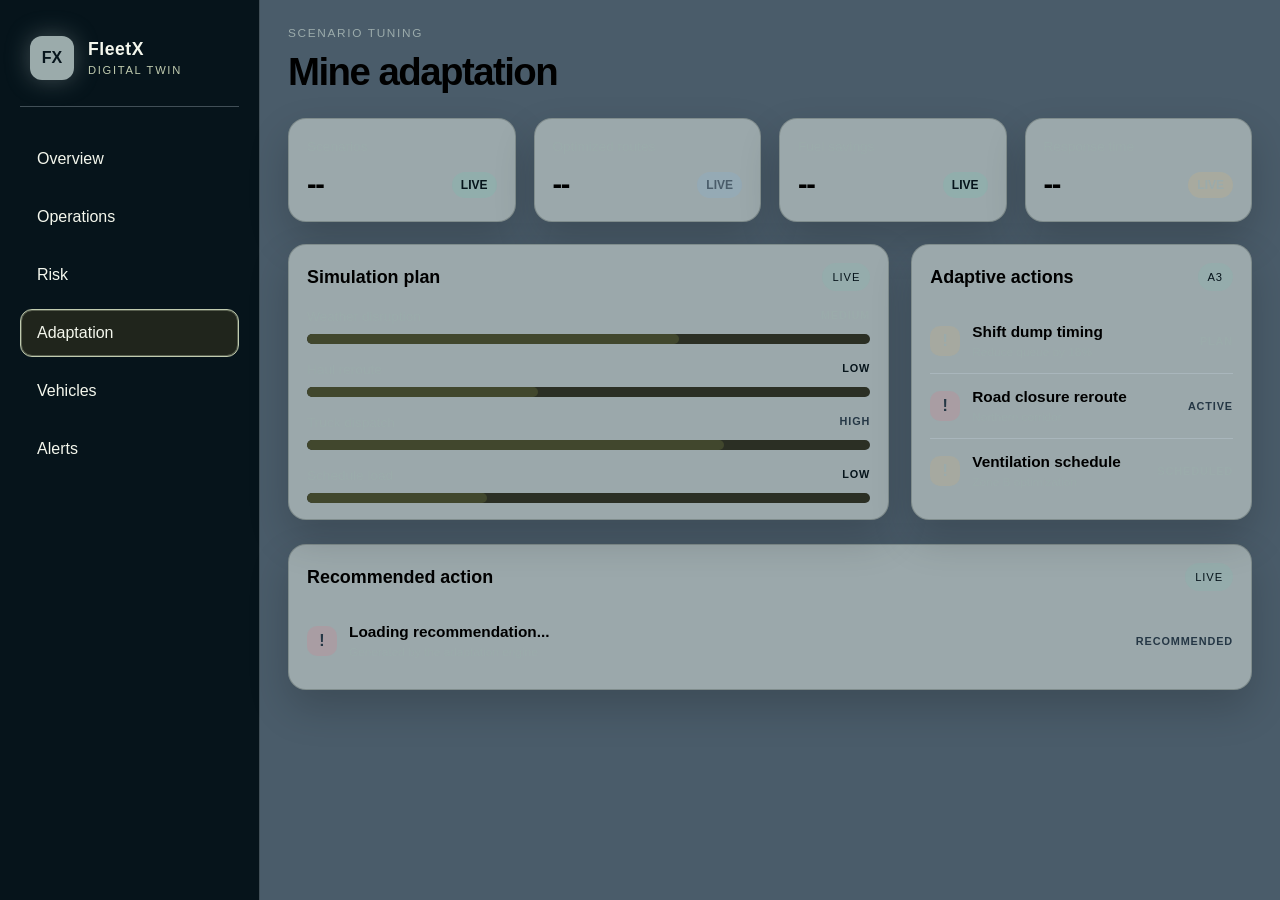
==== pages/adaptation.html @ a25a0de4 "Initial commit" ====
<!DOCTYPE html>
<html lang="en">

<head>
  <meta charset="UTF-8" />
  <meta name="viewport" content="width=device-width, initial-scale=1.0" />

  <title>FleetX| Adaptation</title>

  <link rel="stylesheet" href="../css/style.css" />
</head>

<body>

  <div class="app">

    <!-- ================= SIDEBAR ================= -->

    <aside class="sidebar">

      <div class="brand">

        <div class="logo">
          FX
        </div>

        <div class="brand-text">
          <h2>FleetX</h2>
          <span>DIGITAL TWIN</span>
        </div>

      </div>


      <nav class="sidebar-nav">

        <a href="../index.html" class="nav-item">
          <span>Overview</span>
        </a>

        <a href="operations.html" class="nav-item">
          <span>Operations</span>
        </a>

        <a href="risk.html" class="nav-item">
          <span>Risk</span>
        </a>

        <a href="adaptation.html" class="nav-item active">
          <span>Adaptation</span>
        </a>

        <a href="vehicles.html" class="nav-item">
          <span>Vehicles</span>
        </a>

        <a href="alerts.html" class="nav-item">
          <span>Alerts</span>
        </a>

      </nav>

    </aside>


    <!-- ================= MAIN CONTENT ================= -->

    <main class="main-content">


      <!-- ================= HEADER ================= -->

      <header class="top-header">

        <div class="page-title">

          <div class="eyebrow">
            Scenario tuning
          </div>

          <h1>
            Mine adaptation
          </h1>

        </div>

      </header>


      <!-- ================= KPI CARDS ================= -->

      <section class="kpi-grid">


        <!-- SCENARIOS -->

        <div class="kpi-card">

          <div class="kpi-title">
            Scenarios
          </div>

          <div class="kpi-value-row">

            <h2 id="scenarios">
              --
            </h2>

            <span class="change positive">
              LIVE
            </span>

          </div>

        </div>


        <!-- OPTIMIZED ROUTES -->

        <div class="kpi-card">

          <div class="kpi-title">
            Optimized routes
          </div>

          <div class="kpi-value-row">

            <h2 id="optimizedRoutes">
              --
            </h2>

            <span class="change blue">
              LIVE
            </span>

          </div>

        </div>


        <!-- FUEL SAVINGS -->

        <div class="kpi-card">

          <div class="kpi-title">
            Fuel savings
          </div>

          <div class="kpi-value-row">

            <h2 id="fuelSavings">
              --
            </h2>

            <span class="change positive">
              LIVE
            </span>

          </div>

        </div>


        <!-- RESPONSE TIME -->

        <div class="kpi-card">

          <div class="kpi-title">
            Response time
          </div>

          <div class="kpi-value-row">

            <h2 id="responseTime">
              --
            </h2>

            <span class="change warning">
              LIVE
            </span>

          </div>

        </div>

      </section>


      <!-- ================= DASHBOARD ================= -->

      <section class="dashboard-grid">


        <!-- ================= SIMULATION PLAN ================= -->

        <div class="dashboard-card">

          <div class="card-header">

            <h2>
              Simulation plan
            </h2>

            <span class="status-pill">
              LIVE
            </span>

          </div>


          <!-- WEATHER -->

          <div class="risk-item">

            <div class="risk-top">

              <span>
                Weather disruption
              </span>

              <span class="risk medium">
                MEDIUM
              </span>

            </div>

            <div class="simulation-progress">

              <div
                class="simulation-progress-bar medium"
                style="width:66%">
              </div>

            </div>

          </div>


          <!-- HAUL REROUTE -->

          <div class="risk-item">

            <div class="risk-top">

              <span>
                Haul reroute
              </span>

              <span class="risk low">
                LOW
              </span>

            </div>

            <div class="simulation-progress">

              <div
                class="simulation-progress-bar low"
                style="width:41%">
              </div>

            </div>

          </div>


          <!-- TRUCK DISPATCH -->

          <div class="risk-item">

            <div class="risk-top">

              <span>
                Truck dispatch
              </span>

              <span class="risk high">
                HIGH
              </span>

            </div>

            <div class="simulation-progress">

              <div
                class="simulation-progress-bar high"
                style="width:74%">
              </div>

            </div>

          </div>


          <!-- SCHEDULE LOAD -->

          <div class="risk-item">

            <div class="risk-top">

              <span>
                Schedule load
              </span>

              <span class="risk low">
                LOW
              </span>

            </div>

            <div class="simulation-progress">

              <div
                class="simulation-progress-bar low"
                style="width:32%">
              </div>

            </div>

          </div>

        </div>


        <!-- ================= ADAPTIVE ACTIONS ================= -->

        <div class="dashboard-card">

          <div class="card-header">

            <h2>
              Adaptive actions
            </h2>

            <span class="risk-class">
              A3
            </span>

          </div>


          <!-- ACTION 1 -->

          <div class="alert-row">

            <div class="alert-icon medium-icon">
              !
            </div>

            <div class="alert-info">

              <strong>
                Shift dump timing
              </strong>

              <span>
                Reduce queue by 18%
              </span>

            </div>

            <span class="alert-level medium-text">
              PLAN
            </span>

          </div>


          <!-- ACTION 2 -->

          <div class="alert-row">

            <div class="alert-icon high-icon">
              !
            </div>

            <div class="alert-info">

              <strong>
                Road closure reroute
              </strong>

              <span>
                Northern corridor
              </span>

            </div>

            <span class="alert-level high-text">
              ACTIVE
            </span>

          </div>


          <!-- ACTION 3 -->

          <div class="alert-row">

            <div class="alert-icon medium-icon">
              !
            </div>

            <div class="alert-info">

              <strong>
                Ventilation schedule
              </strong>

              <span>
                Zone B optimization
              </span>

            </div>

            <span class="alert-level medium-text">
              SCHEDULED
            </span>

          </div>

        </div>

      </section>


      <!-- ================= RECOMMENDED ACTION ================= -->

      <section class="dashboard-card">

        <div class="card-header">

          <h2>
            Recommended action
          </h2>

          <span class="status-pill">
            LIVE
          </span>

        </div>


        <div class="alert-row">

          <div class="alert-icon high-icon">
            !
          </div>

          <div class="alert-info">

            <strong id="recommendedAction">
              Loading recommendation...
            </strong>

            <span>
              Generated by the adaptation engine
            </span>

          </div>

          <span class="alert-level high-text">
            RECOMMENDED
          </span>

        </div>

      </section>

    </main>

  </div>


  <!-- ================= JAVASCRIPT ================= -->

  <script src="../js/adaptation.js"></script>

</body>

</html>
---- css/style.css ----
:root {
  --bg: #4a5c6a;
  --bg-2: #ccd0cf;
  --panel: #9BA8AB;
  --panel-soft: #9BA8AB;
  --sidebar: #06141b;
  --chart: #253745;
  --border: rgba(201, 216, 224, 0.3);
  --text: #000000;
  --muted: #9babab;
  --accent: #06141b;
  --accent-2: #4a5c6a;
  --warning: #9babab;
  --danger: #253745;
  --button: #9BA8AB;
  --shadow: rgba(0, 0, 0, 0.28);
}

* {
  box-sizing: border-box;
}

html, body {
  margin: 0;
  min-height: 100%;
  font-family: "Segoe UI", Tahoma, sans-serif;
  background: var(--bg);
  color: var(--text);
}

body {
  min-height: 100vh;
}

button, a {
  font: inherit;
}

button {
  background: var(--button);
  color: #ffffff;
  border: 1px solid var(--border);
}

.app {
  display: flex;
  min-height: 100vh;
}

.sidebar {
  width: 260px;
  background: #06141b;
  border-right: 1px solid var(--border);
  padding: 28px 20px;
}

.brand {
  display: flex;
  align-items: center;
  gap: 14px;
  padding: 8px 10px 26px;
  border-bottom: 1px solid var(--border);
}

.logo {
  width: 44px;
  height: 44px;
  border-radius: 12px;
  background: #9babab;
  display: grid;
  place-items: center;
  font-weight: 800;
  color: #06141b;
  box-shadow: 0 0 25px rgba(155, 171, 171, 0.38);
}

.brand-text h2 {
  font-size: 1.1rem;
  margin: 0;
  letter-spacing: 0.03em;
}

.brand-text span {
  color: var(--muted);
  font-size: 0.7rem;
  letter-spacing: 0.15em;
}

.sidebar-nav {
  display: flex;
  flex-direction: column;
  gap: 10px;
  padding-top: 28px;
}

.nav-item {
  display: block;
  text-decoration: none;
  color: var(--text);
  padding: 14px 16px;
  border-radius: 12px;
  background: transparent;
  border: 1px solid transparent;
  transition: 0.2s ease;
  font-weight: 500;
}

.nav-item:hover, .nav-item.active {
  background: rgba(155, 171, 171, 0.12);
  border-color: rgba(201, 216, 224, 0.24);
  box-shadow: inset 0 0 0 1px rgba(201, 216, 224, 0.12);
}

.main-content {
  flex: 1;
  padding: 26px 28px 34px;
}

.top-header {
  display: flex;
  align-items: end;
  justify-content: space-between;
  gap: 18px;
  margin-bottom: 24px;
}

.eyebrow {
  font-size: 0.74rem;
  letter-spacing: 0.14em;
  color: var(--muted);
  margin-bottom: 10px;
  text-transform: uppercase;
}

.page-title h1 {
  margin: 0;
  font-size: clamp(2rem, 3vw, 3rem);
  letter-spacing: -0.04em;
}

.header-actions {
  display: flex;
  align-items: center;
  gap: 12px;
}

.live-btn, .scenario-btn {
  border: 1px solid var(--border);
  border-radius: 12px;
  cursor: pointer;
  color: var(--text);
  transition: 0.2s ease;
}

.live-btn {
  display: inline-flex;
  align-items: center;
  gap: 10px;
  background: rgba(74, 92, 106, 0.9);
  padding: 10px 16px;
}

.live-dot {
  width: 9px;
  height: 9px;
  border-radius: 50%;
  background: var(--accent);
  box-shadow: 0 0 18px rgba(0, 0, 0, 0.7);
  display: inline-block;
}

.live-btn.active {
  background: rgba(0, 0, 0, 0.12);
  border-color: rgba(0, 0, 0, 0.35);
}

.scenario-btn {
  background: linear-gradient(135deg, rgba(0, 0, 0, 0.18), rgba(0, 0, 0, 0.1));
  padding: 10px 18px;
}

.kpi-grid {
  display: grid;
  grid-template-columns: repeat(4, minmax(180px, 1fr));
  gap: 18px;
  margin-bottom: 22px;
}

.kpi-card, .dashboard-card, .module-card {
  background: #9BA8AB;
  border: 1px solid var(--border);
  border-radius: 18px;
  box-shadow: 0 18px 40px rgba(0, 0, 0, 0.18);
}

.kpi-card {
  padding: 20px 18px;
}

.kpi-title {
  color: var(--muted);
  font-size: 0.85rem;
  margin-bottom: 14px;
}

.kpi-value-row {
  display: flex;
  align-items: center;
  justify-content: space-between;
  gap: 12px;
}

.kpi-value-row h2 {
  margin: 0;
  font-size: clamp(1.8rem, 2vw, 2.3rem);
  letter-spacing: -0.05em;
}

.change {
  border-radius: 999px;
  padding: 6px 9px;
  font-size: 0.75rem;
  font-weight: 700;
}

.change.positive {
  background: rgba(77, 215, 182, 0.12);
  color: var(--accent);
}

.change.warning {
  background: rgba(247, 185, 85, 0.14);
  color: var(--warning);
}

.change.blue {
  background: rgba(105, 183, 255, 0.12);
  color: var(--accent-2);
}

.dashboard-grid {
  display: grid;
  grid-template-columns: 1.5fr 0.85fr;
  gap: 22px;
  margin-bottom: 24px;
}

.lower-grid {
  display: grid;
  grid-template-columns: 1.15fr 0.85fr;
  gap: 22px;
  margin-bottom: 24px;
}

.dashboard-card {
  padding: 18px 18px 16px;
}

.card-header {
  display: flex;
  align-items: center;
  justify-content: space-between;
  margin-bottom: 18px;
}

.card-header h2 {
  margin: 0;
  font-size: 1.12rem;
}

.status-pill, .risk-class, .alert-count, .vehicle-count {
  display: inline-flex;
  align-items: center;
  justify-content: center;
  border-radius: 999px;
  background: rgba(77, 215, 182, 0.08);
  color: var(--accent);
  font-size: 0.7rem;
  letter-spacing: 0.08em;
  padding: 8px 10px;
}

.mine-map {
  position: relative;
  height: 300px;
  border-radius: 18px;
  overflow: hidden;
  background: linear-gradient(180deg, #0f1f2b, #0a1720);
  border: 1px solid rgba(123, 178, 211, 0.18);
}

.map-grid {
  position: absolute;
  inset: 0;
  background-image:
    linear-gradient(rgba(146, 200, 230, 0.06) 1px, transparent 1px),
    linear-gradient(90deg, rgba(146, 200, 230, 0.06) 1px, transparent 1px);
  background-size: 24px 24px;
}

.road {
  position: absolute;
  border-radius: 999px;
  background: rgba(110, 129, 146, 0.28);
  border: 1px solid rgba(153, 178, 201, 0.12);
}

.road-one {
  width: 58%;
  height: 12px;
  left: 8%;
  top: 53%;
  transform: rotate(10deg);
}

.road-two {
  width: 52%;
  height: 12px;
  right: 8%;
  top: 38%;
  transform: rotate(-12deg);
}

.road-three {
  width: 14px;
  height: 40%;
  left: 52%;
  top: 18%;
}

.map-zone {
  position: absolute;
  display: flex;
  align-items: center;
  gap: 8px;
  color: var(--muted);
  font-size: 0.72rem;
  letter-spacing: 0.05em;
  text-transform: none;
}

.zone-dot {
  width: 9px;
  height: 9px;
  border-radius: 50%;
  display: inline-block;
}

.loading {
  left: 14%;
  top: 22%;
}

.loading .zone-dot {
  background: var(--warning);
}

.corridor {
  left: 58%;
  top: 18%;
}

.corridor .zone-dot {
  background: var(--accent-2);
}

.restricted {
  left: 55%;
  top: 58%;
}

.restricted .zone-dot {
  background: var(--danger);
}

.dumping {
  right: 12%;
  bottom: 18%;
}

.dumping .zone-dot {
  background: var(--accent);
}

.map-vehicle {
  position: absolute;
  width: 42px;
  height: 22px;
  border-radius: 999px;
  background: linear-gradient(135deg, #000000, #000000);
  display: grid;
  place-items: center;
  color: #032535;
  font-size: 0.62rem;
  font-weight: 700;
  box-shadow: 0 10px 20px rgba(59, 181, 205, 0.35);
  transition: left 2s ease, top 2s ease;
}

.v1 { left: 18%; top: 40%; }
.v2 { left: 50%; top: 56%; }
.v3 { left: 62%; top: 26%; }

.risk-card {
  display: flex;
  flex-direction: column;
  justify-content: center;
}

.risk-item {
  margin-bottom: 18px;
}

.risk-item:last-child {
  margin-bottom: 0;
}

.risk-top {
  display: flex;
  justify-content: space-between;
  gap: 12px;
  margin-bottom: 10px;
  color: var(--muted);
  font-size: 0.85rem;
}

.risk {
  letter-spacing: 0.08em;
  font-size: 0.68rem;
  font-weight: 700;
}

.risk.high { color: var(--danger); }
.risk.medium { color: var(--warning); }
.risk.low { color: var(--accent); }

.progress {
  height: 10px;
  background: rgba(255, 255, 255, 0.04);
  border-radius: 999px;
  overflow: hidden;
}

.progress-bar {
  height: 100%;
  border-radius: inherit;
  background: linear-gradient(90deg, #000000, #000000, #000000);
}

.alert-row {
  display: flex;
  align-items: center;
  gap: 12px;
  padding: 14px 0;
  border-bottom: 1px solid var(--border);
}

.alert-row:last-child {
  border-bottom: none;
}

.alert-icon {
  width: 30px;
  height: 30px;
  border-radius: 10px;
  display: grid;
  place-items: center;
  font-weight: 700;
}

.high-icon {
  background: rgba(255, 95, 122, 0.14);
  color: var(--danger);
}

.medium-icon {
  background: rgba(247, 185, 85, 0.12);
  color: var(--warning);
}

.alert-info {
  display: flex;
  flex: 1;
  flex-direction: column;
  gap: 4px;
}

.alert-info strong {
  font-size: 0.96rem;
}

.alert-info span {
  color: var(--muted);
  font-size: 0.74rem;
}

.alert-level {
  font-size: 0.68rem;
  letter-spacing: 0.08em;
  font-weight: 700;
}

.high-text { color: var(--danger); }
.medium-text { color: var(--warning); }

.vehicle-stats {
  display: grid;
  grid-template-columns: repeat(3, minmax(0, 1fr));
  gap: 14px;
  margin-bottom: 18px;
}

.vehicle-stat {
  background: rgba(255, 255, 255, 0.02);
  border: 1px solid var(--border);
  border-radius: 14px;
  padding: 14px 12px;
  text-align: center;
}

.vehicle-stat strong {
  display: block;
  font-size: 1.5rem;
  margin-bottom: 6px;
}

.vehicle-stat span {
  color: var(--muted);
  font-size: 0.78rem;
}

.vehicle-distribution {
  display: flex;
  height: 12px;
  overflow: hidden;
  border-radius: 999px;
  background: rgba(255, 255, 255, 0.04);
}

.vehicle-distribution > div {
  height: 100%;
}

.operating { flex: 18; background: linear-gradient(90deg, #000000, #000000); }
.idle { flex: 4; background: linear-gradient(90deg, #000000, #000000); }
.maintenance { flex: 2; background: linear-gradient(90deg, #000000, #000000); }

.module-grid {
  display: grid;
  grid-template-columns: repeat(2, minmax(220px, 1fr));
  gap: 22px;
}

.module-card {
  display: flex;
  align-items: center;
  gap: 18px;
  padding: 20px 18px;
}

.module-icon {
  width: 54px;
  height: 54px;
  border-radius: 18px;
  background: linear-gradient(135deg, rgba(77, 215, 182, 0.18), rgba(105, 183, 255, 0.18));
  border: 1px solid var(--border);
  color: var(--text);
  display: grid;
  place-items: center;
  font-weight: 700;
  letter-spacing: 0.06em;
}

.module-info {
  flex: 1;
}

.module-info h3 {
  margin: 0 0 8px;
}

.module-info p {
  margin: 0;
  color: var(--muted);
  line-height: 1.5;
}

.module-card a {
  text-decoration: none;
  color: var(--text);
  background: rgba(105, 183, 255, 0.08);
  border: 1px solid var(--border);
  border-radius: 12px;
  padding: 10px 14px;
}

@media (max-width: 980px) {
  .app {
    flex-direction: column;
  }

  .sidebar {
    width: 100%;
  }

  .sidebar-nav {
    flex-direction: row;
    flex-wrap: wrap;
  }

  .kpi-grid, .dashboard-grid, .lower-grid, .module-grid {
    grid-template-columns: 1fr;
  }

  .top-header {
    flex-direction: column;
    align-items: flex-start;
  }
}
/* ==========================================
/* =========================================================
   SIMPLE MINE MAP - OVERVIEW PAGE
   ========================================================= */

.map-card .mine-map {
    position: relative !important;

    width: 100%;
    height: 360px;

    overflow: hidden !important;

    border-radius: 16px;

    background:
        radial-gradient(
            circle at 50% 50%,
            #304b5a 0%,
            #1d3442 45%,
            #102632 100%
        );

    border: 1px solid rgba(120, 180, 210, 0.18);
}


/* =========================================================
   GRID
   ========================================================= */

.map-card .map-grid {
    position: absolute !important;
    inset: 0 !important;

    z-index: 1;

    background-image:
        linear-gradient(
            rgba(150, 200, 225, 0.06) 1px,
            transparent 1px
        ),
        linear-gradient(
            90deg,
            rgba(150, 200, 225, 0.06) 1px,
            transparent 1px
        );

    background-size: 30px 30px;

    pointer-events: none;
}


/* =========================================================
   ROADS
   ========================================================= */

.map-card .road {
    position: absolute !important;

    z-index: 2;

    display: block !important;

    background: rgba(185, 196, 202, 0.20);

    border: 1px solid rgba(220, 230, 235, 0.12);

    border-radius: 30px;
}


/* main road */

.map-card .road-one {
    width: 72%;
    height: 14px;

    left: 5%;
    top: 48%;

    transform: rotate(10deg);
}


/* second road */

.map-card .road-two {
    width: 55%;
    height: 13px;

    right: 3%;
    top: 30%;

    transform: rotate(-16deg);
}


/* vertical road */

.map-card .road-three {
    width: 13px;
    height: 45%;

    left: 55%;
    top: 18%;
}


/* =========================================================
   ZONE LABELS
   ========================================================= */

.map-card .map-zone {
    position: absolute !important;

    z-index: 5;

    display: flex !important;

    align-items: center;

    gap: 7px;

    padding: 6px 9px;

    color: #eaf5fb;

    font-size: 12px;

    line-height: 1;

    background: rgba(6, 20, 29, 0.82);

    border: 1px solid rgba(140, 190, 215, 0.16);

    border-radius: 7px;

    white-space: nowrap;

    box-sizing: border-box;
}


/* Loading */

.map-card .loading {
    left: 8% !important;
    top: 15% !important;
}


/* Road corridor */

.map-card .corridor {
    left: 48% !important;
    top: 13% !important;
}


/* Restricted */

.map-card .restricted {
    left: 48% !important;
    top: 67% !important;
}


/* Dumping */

.map-card .dumping {
    right: 7% !important;
    bottom: 12% !important;
}


/* =========================================================
   ZONE DOTS
   ========================================================= */

.map-card .zone-dot {
    display: block !important;

    width: 8px !important;
    height: 8px !important;

    min-width: 8px;

    border-radius: 50%;
}


/* yellow */

.map-card .loading .zone-dot {
    background: #000000 !important;
}


/* blue */

.map-card .corridor .zone-dot {
    background: #000000 !important;
}


/* red */

.map-card .restricted .zone-dot {
    background: #000000 !important;
}


/* green */

.map-card .dumping .zone-dot {
    background: #000000!important;
}


/* =========================================================
   VEHICLES
   ========================================================= */

.map-card .map-vehicle {
    position: absolute !important;

    z-index: 8;

    width: 42px;
    height: 22px;

    display: flex !important;

    align-items: center;
    justify-content: center;

    padding: 0;

    color: #06212d;

    font-size: 10px;

    font-weight: 800;

    background: #000000;

    border: 1px solid rgba(255,255,255,0.75);

    border-radius: 5px;

    box-shadow: 0 4px 12px rgba(0,0,0,0.35);

    transform: translate(-50%, -50%);

    box-sizing: border-box;
}


/* vehicle positions */

.map-card .v1 {
    left: 20% !important;
    top: 42% !important;
}

.map-card .v2 {
    left: 44% !important;
    top: 57% !important;
}

.map-card .v3 {
    left: 67% !important;
    top: 34% !important;
}


/* =========================================================
   MAP HOVER
   ========================================================= */

.map-card .map-vehicle:hover {
    transform: translate(-50%, -50%) scale(1.08);

    box-shadow:
        0 0 0 3px rgba(105, 213, 220, 0.15),
        0 6px 16px rgba(0,0,0,0.4);
}


/* =========================================================
   MOBILE
   ========================================================= */

@media (max-width: 700px) {

    .map-card .mine-map {
        height: 300px;
    }

    .map-card .map-zone {
        font-size: 10px;
        padding: 5px 7px;
    }

    .map-card .map-vehicle {
        width: 38px;
        height: 20px;
        font-size: 9px;
    }
}
/* =========================================================
   MINEGUARD OVERVIEW - SIMPLE MINE MAP
   Works with current index.html
   ========================================================= */

.map-card .mine-map {
    position: relative !important;
    width: 100% !important;
    height: 360px !important;

    overflow: hidden !important;
    border-radius: 16px !important;

    background:
        radial-gradient(
            ellipse at center,
            #304b58 0%,
            #203b49 45%,
            #122a37 100%
        ) !important;

    border: 1px solid rgba(120,180,210,0.20) !important;
}


/* =========================================================
   IMAGE
   Hide the broken image for now
   ========================================================= */

.map-card .mine-map-image {
    display: none !important;
}


/* =========================================================
   DARK MAP OVERLAY
   ========================================================= */

.map-card .mine-map-overlay {
    position: absolute !important;
    inset: 0 !important;

    z-index: 2 !important;

    background:
        linear-gradient(
            rgba(8,25,35,0.15),
            rgba(8,25,35,0.25)
        ) !important;

    pointer-events: none !important;
}


/* =========================================================
   SIMPLE GRID
   ========================================================= */

.map-card .mine-map::before {
    content: "" !important;

    position: absolute !important;
    inset: 0 !important;

    z-index: 3 !important;

    background-image:
        linear-gradient(
            rgba(150,200,220,0.055) 1px,
            transparent 1px
        ),
        linear-gradient(
            90deg,
            rgba(150,200,220,0.055) 1px,
            transparent 1px
        ) !important;

    background-size: 32px 32px !important;

    pointer-events: none !important;
}


/* =========================================================
   MAP AREAS
   ========================================================= */

.map-card .map-area {
    position: absolute !important;

    z-index: 10 !important;

    pointer-events: none !important;
}


/* =========================================================
   AREA LABEL
   ========================================================= */

.map-card .area-label {
    display: flex !important;

    align-items: center !important;
    gap: 7px !important;

    padding: 6px 10px !important;

    color: #e8f4fa !important;

    background: rgba(5,18,27,0.82) !important;

    border: 1px solid rgba(150,200,220,0.18) !important;

    border-radius: 7px !important;

    font-size: 11px !important;
    font-weight: 500 !important;

    white-space: nowrap !important;

    box-shadow: 0 4px 12px rgba(0,0,0,0.25) !important;
}


/* small dot */

.map-card .area-label span {
    display: block !important;

    width: 8px !important;
    height: 8px !important;

    min-width: 8px !important;

    border-radius: 50% !important;
}


/* =========================================================
   LOADING ZONE
   ========================================================= */

.map-card .loading-area {
    left: 8% !important;
    top: 16% !important;
}

.map-card .loading-area .area-label span {
    background: #000000 !important;
}


/* circle */

.map-card .loading-area .area-circle {
    display: none !important;
}


/* =========================================================
   ROAD CORRIDOR
   ========================================================= */

.map-card .road-area {
    left: 42% !important;
    top: 16% !important;
}

.map-card .road-area .area-label span {
    background: #030303 !important;
}


/* simple road */

.map-card .road-outline {
    position: absolute !important;

    width: 300px !important;
    height: 12px !important;

    left: 10px !important;
    top: 55px !important;

    background: rgba(210,220,225,0.22) !important;

    border-radius: 20px !important;

    transform: rotate(10deg) !important;
}


/* =========================================================
   RESTRICTED
   ========================================================= */

.map-card .restricted-area {
    left: 48% !important;
    bottom: 18% !important;
}

.map-card .restricted-area .area-label span {
    background: #000000 !important;
}

.map-card .restricted-area .area-circle {
    display: none !important;
}


/* =========================================================
   DUMPING
   ========================================================= */

.map-card .dumping-area {
    right: 8% !important;
    bottom: 15% !important;
}

.map-card .dumping-area .area-label span {
    background: #4fd2ae !important;
}

.map-card .dumping-area .area-circle {
    display: none !important;
}


/* =========================================================
   VEHICLES
   ========================================================= */

.map-card .mine-vehicle {
    position: absolute !important;

    z-index: 20 !important;

    display: flex !important;

    align-items: center !important;
    justify-content: center !important;

    width: 42px !important;
    height: 23px !important;

    padding: 0 !important;
    margin: 0 !important;

    background: #67d2da !important;

    color: #06212a !important;

    border: 1px solid rgba(255,255,255,0.8) !important;

    border-radius: 5px !important;

    font-size: 9px !important;
    font-weight: 800 !important;

    box-sizing: border-box !important;

    box-shadow:
        0 4px 10px rgba(0,0,0,0.35) !important;

    transform: translate(-50%, -50%) !important;
}


/* =========================================================
   VEHICLE STATUS DOT
   ========================================================= */

.map-card .vehicle-status {
    position: absolute !important;

    width: 7px !important;
    height: 7px !important;

    left: -4px !important;
    top: -4px !important;

    border-radius: 50% !important;

    border: 1px solid #071923 !important;
}


/* operating */

.map-card .vehicle-status.operating {
    background: #000000 !important;
}


/* idle */

.map-card .vehicle-status.idle {
    background: #000000 !important;
}


/* maintenance */

.map-card .vehicle-status.maintenance {
    background: #080808 !important;
}


/* danger */

.map-card .vehicle-status.danger {
    background: #000000 !important;
}


/* =========================================================
   VEHICLE POSITIONS
   ========================================================= */

.map-card .vehicle-1 {
    left: 20% !important;
    top: 42% !important;
}

.map-card .vehicle-2 {
    left: 39% !important;
    top: 55% !important;
}

.map-card .vehicle-3 {
    left: 57% !important;
    top: 38% !important;
}

.map-card .vehicle-4 {
    left: 68% !important;
    top: 24% !important;
}

.map-card .vehicle-5 {
    left: 28% !important;
    top: 70% !important;
}

.map-card .vehicle-6 {
    left: 76% !important;
    top: 54% !important;
}

.map-card .vehicle-7 {
    left: 51% !important;
    top: 72% !important;
}

.map-card .vehicle-8 {
    left: 84% !important;
    top: 32% !important;
}


/* =========================================================
   MAP CONTROLS
   ========================================================= */

.map-card .map-controls {
    position: absolute !important;

    right: 15px !important;
    top: 50% !important;

    transform: translateY(-50%) !important;

    z-index: 50 !important;

    display: flex !important;
    flex-direction: column !important;

    overflow: hidden !important;

    border-radius: 8px !important;

    background: rgba(5,18,27,0.88) !important;

    border: 1px solid rgba(150,200,220,0.18) !important;
}


.map-card .map-controls button {
    width: 38px !important;
    height: 38px !important;

    padding: 0 !important;

    background: transparent !important;

    color: #dcecf5 !important;

    border: 0 !important;
    border-bottom: 1px solid rgba(150,200,220,0.12) !important;

    font-size: 18px !important;

    cursor: pointer !important;
}


.map-card .map-controls button:last-child {
    border-bottom: 0 !important;
}


.map-card .map-controls button:hover {
    background: rgba(80,170,220,0.15) !important;
}


/* =========================================================
   SCALE
   ========================================================= */

.map-card .map-scale {
    position: absolute !important;

    left: 18px !important;
    bottom: 15px !important;

    z-index: 40 !important;

    display: flex !important;

    align-items: center !important;
    gap: 6px !important;

    color: #dcecf5 !important;

    font-size: 9px !important;

    background: rgba(5,18,27,0.65) !important;

    padding: 5px 7px !important;

    border-radius: 5px !important;
}


.map-card .scale-line {
    display: flex !important;

    width: 55px !important;
    height: 5px !important;

    border-left: 1px solid #dcecf5 !important;
    border-right: 1px solid #dcecf5 !important;
    border-bottom: 1px solid #dcecf5 !important;
}


.map-card .scale-line i {
    flex: 1 !important;

    border-right: 1px solid rgba(220,236,245,0.7) !important;
}


.map-card .scale-line i:last-child {
    border-right: 0 !important;
}
/* =========================================================
   OVERVIEW PAGE - PROPER MAIN DASHBOARD LAYOUT
   ========================================================= */

.main-dashboard {
    display: grid !important;

    grid-template-columns: minmax(0, 2.15fr) minmax(280px, 0.85fr) !important;

    gap: 18px !important;

    align-items: start !important;

    width: 100% !important;
}


/* =========================================================
   MINE MAP
   ========================================================= */

.map-card {
    width: 100% !important;
    min-width: 0 !important;
}

.map-card .mine-map {
    height: 360px !important;
}


/* =========================================================
   RIGHT COLUMN
   ========================================================= */

.right-column {
    display: flex !important;

    flex-direction: column !important;

    gap: 14px !important;

    width: 100% !important;

    min-width: 0 !important;
}


/* =========================================================
   RISK WATCH
   ========================================================= */

.risk-watch-card {
    width: 100% !important;

    padding: 20px !important;

    box-sizing: border-box !important;
}


.risk-watch-card .card-header {
    margin-bottom: 18px !important;
}


.risk-watch-card .risk-item {
    margin-bottom: 16px !important;
}


.risk-watch-card .risk-item:last-child {
    margin-bottom: 0 !important;
}


.risk-watch-card .risk-title {
    display: flex !important;

    align-items: center !important;

    justify-content: space-between !important;

    margin-bottom: 7px !important;
}


.risk-watch-card .risk-title span {
    font-size: 13px !important;
}


.risk-watch-card .risk-title strong {
    font-size: 13px !important;
}


.risk-watch-card .risk-progress {
    width: 100% !important;

    height: 6px !important;

    overflow: hidden !important;

    border-radius: 10px !important;

    background: rgba(255,255,255,0.08) !important;
}


.risk-watch-card .risk-fill {
    display: block !important;

    height: 100% !important;

    border-radius: 10px !important;
}


/* =========================================================
   MAP LEGEND
   ========================================================= */

.legend-card {
    width: 100% !important;

    padding: 20px !important;

    box-sizing: border-box !important;
}


.legend-card .card-header {
    margin-bottom: 15px !important;
}


.legend-grid {
    display: grid !important;

    grid-template-columns: 1fr 1fr !important;

    column-gap: 18px !important;

    row-gap: 12px !important;

    width: 100% !important;
}


.legend-item {
    display: flex !important;

    align-items: center !important;

    gap: 8px !important;

    min-width: 0 !important;

    font-size: 12px !important;

    white-space: nowrap !important;
}


.legend-dot {
    width: 8px !important;
    height: 8px !important;

    min-width: 8px !important;

    border-radius: 50% !important;
}


/* =========================================================
   STATUS PILL
   ========================================================= */

.right-column .status-pill {
    flex-shrink: 0 !important;
}


/* =========================================================
   RESPONSIVE
   ========================================================= */

@media (max-width: 1000px) {

    .main-dashboard {
        grid-template-columns: 1fr !important;
    }

    .right-column {
        display: grid !important;

        grid-template-columns: 1fr 1fr !important;

        gap: 14px !important;
    }
}


@media (max-width: 650px) {

    .right-column {
        display: flex !important;

        flex-direction: column !important;
    }

    .legend-grid {
        grid-template-columns: 1fr 1fr !important;
    }
}
/* =========================================================
   FLEETX VEHICLES PAGE
   TELEMETRY CARD LAYOUT
   ========================================================= */

.vehicle-grid {
    display: grid !important;

    grid-template-columns: repeat(3, minmax(0, 1fr)) !important;

    gap: 16px !important;

    width: 100% !important;

    margin-top: 20px !important;
}


/* =========================================================
   VEHICLE CARD
   ========================================================= */

.vehicle-card {
    position: relative !important;

    min-width: 0 !important;

    padding: 18px !important;

    background: linear-gradient(
        145deg,
        #0b202c,
        #091b26
    ) !important;

    border: 1px solid rgba(100,170,205,0.18) !important;

    border-radius: 14px !important;

    box-sizing: border-box !important;

    transition:
        transform 0.2s ease,
        border-color 0.2s ease,
        box-shadow 0.2s ease !important;
}


.vehicle-card:hover {
    transform: translateY(-2px) !important;

    border-color: rgba(100,190,225,0.35) !important;

    box-shadow:
        0 10px 25px rgba(0,0,0,0.22) !important;
}


/* =========================================================
   CARD HEADER
   ========================================================= */

.vehicle-card-header {
    display: flex !important;

    align-items: center !important;

    justify-content: space-between !important;

    gap: 12px !important;

    margin-bottom: 14px !important;
}


.vehicle-id {
    font-size: 18px !important;

    font-weight: 700 !important;

    color: #f2f8fb !important;

    letter-spacing: 0.3px !important;
}


/* =========================================================
   STATUS
   ========================================================= */

.vehicle-status {
    display: inline-flex !important;

    align-items: center !important;

    gap: 6px !important;

    padding: 5px 9px !important;

    border-radius: 20px !important;

    font-size: 10px !important;

    font-weight: 600 !important;

    white-space: nowrap !important;
}


.status-dot {
    width: 7px !important;
    height: 7px !important;

    min-width: 7px !important;

    border-radius: 50% !important;
}


/* operating */

.vehicle-status.operating {
    color: #000000 !important;

    background: rgba(79,210,174,0.10) !important;
}

.vehicle-status.operating .status-dot {
    background: #000000 !important;

    box-shadow: 0 0 7px rgba(79,210,174,0.6) !important;
}


/* idle */

.vehicle-status.idle {
    color: #080807 !important;

    background: rgba(245,189,85,0.10) !important;
}

.vehicle-status.idle .status-dot {
    background: #070605 !important;
}


/* maintenance */

.vehicle-status.maintenance {
    color: #6ab8f0 !important;

    background: rgba(106,184,240,0.10) !important;
}

.vehicle-status.maintenance .status-dot {
    background: #6ab8f0 !important;
}


/* unknown */

.vehicle-status.unknown {
    color: #aabac4 !important;

    background: rgba(170,186,196,0.08) !important;
}

.vehicle-status.unknown .status-dot {
    background: #aabac4 !important;
}


/* =========================================================
   DIVIDER
   ========================================================= */

.vehicle-divider {
    width: 100% !important;

    height: 1px !important;

    margin-bottom: 15px !important;

    background: rgba(130,180,205,0.10) !important;
}


/* =========================================================
   TELEMETRY GRID
   ========================================================= */

.vehicle-metrics {
    display: grid !important;

    grid-template-columns: 1fr 1fr !important;

    gap: 10px !important;

    width: 100% !important;
}


.vehicle-metric {
    display: flex !important;

    flex-direction: column !important;

    gap: 5px !important;

    padding: 11px !important;

    background: rgba(255,255,255,0.025) !important;

    border: 1px solid rgba(130,180,205,0.08) !important;

    border-radius: 9px !important;

    box-sizing: border-box !important;
}


.vehicle-metric span {
    color: #829ba9 !important;

    font-size: 10px !important;

    font-weight: 500 !important;
}


.vehicle-metric strong {
    color: #eaf5fa !important;

    font-size: 15px !important;

    font-weight: 700 !important;
}


/* =========================================================
   VEHICLE HEALTH
   ========================================================= */

.vehicle-health {
    display: flex !important;

    align-items: center !important;

    justify-content: space-between !important;

    margin-top: 14px !important;

    padding-top: 12px !important;

    border-top: 1px solid rgba(130,180,205,0.10) !important;
}


.vehicle-health span {
    color: #829ba9 !important;

    font-size: 10px !important;
}


.vehicle-health strong {
    color: #4fd2ae !important;

    font-size: 10px !important;

    letter-spacing: 0.5px !important;
}


/* =========================================================
   LOADING
   ========================================================= */

.vehicle-loading {
    grid-column: 1 / -1 !important;

    padding: 40px !important;

    text-align: center !important;

    color: #8fa8b6 !important;

    background: #0b202c !important;

    border: 1px solid rgba(100,170,205,0.15) !important;

    border-radius: 14px !important;
}


/* =========================================================
   RESPONSIVE
   ========================================================= */

@media (max-width: 1100px) {

    .vehicle-grid {
        grid-template-columns: repeat(2, minmax(0, 1fr)) !important;
    }
}


@media (max-width: 650px) {

    .vehicle-grid {
        grid-template-columns: 1fr !important;
    }
}

/* =========================================================
   GLOBAL OLIVE THEME
   ========================================================= */

.sidebar {
  color: #f4f7ed;
}

.sidebar .brand-text h2,
.sidebar .nav-item {
  color: #f4f7ed;
}

.sidebar .brand-text span {
  color: #c0cbaf;
}

.sidebar .nav-item:hover,
.sidebar .nav-item.active {
  background: #20251c;
  border-color: #c0cbaf;
  box-shadow: inset 0 0 0 1px rgba(192, 203, 175, 0.35);
}

.kpi-card,
.dashboard-card,
.module-card,
.vehicle-card {
  background: var(--panel);
  border-color: rgba(23, 32, 20, 0.2);
}

.mini-chart,
.chart,
.chart-container {
  background: #c0cbaf;
}

.simulation-progress {
  height: 10px;
  background: #2b2f24;
  border-radius: 999px;
  overflow: hidden;
}

.simulation-progress-bar {
  height: 100%;
  border-radius: 999px;
}

.simulation-progress-bar.low {
  background: #010a09 !important;
}

.simulation-progress-bar.medium {
  background: #030302 !important;
}

.simulation-progress-bar.high {
  background: #0c0808 !important;
}

.simulation-progress-bar.low,
.simulation-progress-bar.medium,
.simulation-progress-bar.high {
  background: #41472d !important;
}

.risk-progress-single {
  height: 10px;
  background: #3a3f2b;
  border-radius: 999px;
  overflow: hidden;
}

.risk-progress-single-bar {
  height: 100%;
  background: #39412e !important;
  border-radius: 999px;
}
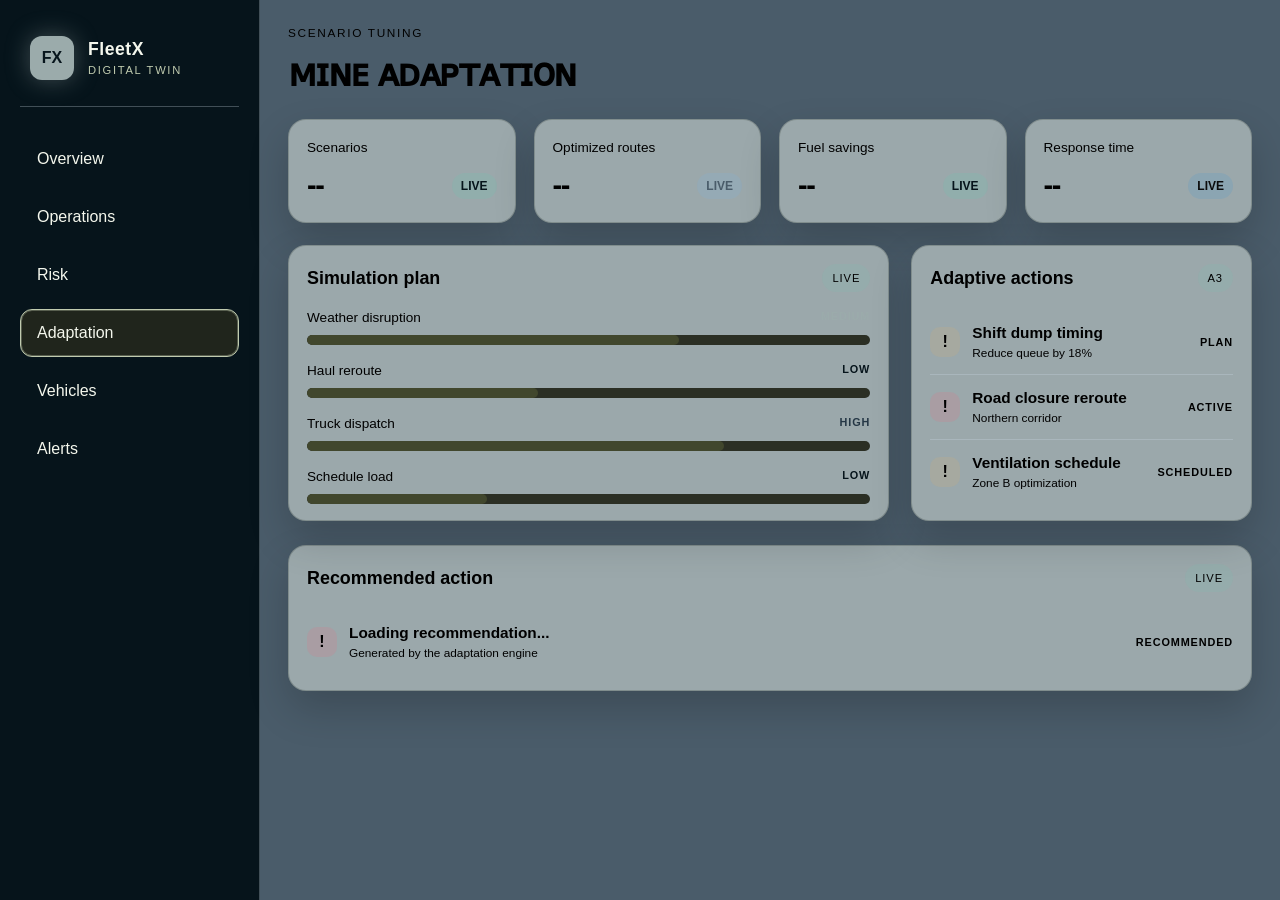
==== commit 26fedc18: "Update MineGuard project" ====
--- a/pages/adaptation.html
+++ b/pages/adaptation.html
@@ -79,7 +79,7 @@
           </div>
 
           <h1>
-            Mine adaptation
+            ᴍɪɴᴇ ᴀᴅᴀᴘᴛᴀᴛɪᴏɴ
           </h1>
 
         </div>
--- a/css/style.css
+++ b/css/style.css
@@ -390,7 +390,7 @@
   background: linear-gradient(135deg, #000000, #000000);
   display: grid;
   place-items: center;
-  color: #032535;
+  color: #f2f4f5;
   font-size: 0.62rem;
   font-weight: 700;
   box-shadow: 0 10px 20px rgba(59, 181, 205, 0.35);
@@ -635,12 +635,12 @@
     background:
         radial-gradient(
             circle at 50% 50%,
-            #304b5a 0%,
-            #1d3442 45%,
-            #102632 100%
+            #dce0e2 0%,
+            #f4f4f5 45%,
+            #e5e9eb 100%
         );
 
-    border: 1px solid rgba(120, 180, 210, 0.18);
+    border: 1px solid rgba(140, 149, 153, 0.18);
 }
 
 
@@ -682,7 +682,7 @@
 
     display: block !important;
 
-    background: rgba(185, 196, 202, 0.20);
+    background: rgba(229, 232, 235, 0.2);
 
     border: 1px solid rgba(220, 230, 235, 0.12);
 
@@ -752,7 +752,7 @@
 
     background: rgba(6, 20, 29, 0.82);
 
-    border: 1px solid rgba(140, 190, 215, 0.16);
+    border: 1px solid #e3e7e729;
 
     border-radius: 7px;
 
@@ -813,28 +813,28 @@
 /* yellow */
 
 .map-card .loading .zone-dot {
-    background: #000000 !important;
+    background: #f8f5f5 !important;
 }
 
 
 /* blue */
 
 .map-card .corridor .zone-dot {
-    background: #000000 !important;
+    background: #fcf6f6 !important;
 }
 
 
 /* red */
 
 .map-card .restricted .zone-dot {
-    background: #000000 !important;
+    background: #eeeaea !important;
 }
 
 
 /* green */
 
 .map-card .dumping .zone-dot {
-    background: #000000!important;
+    background: #eeecec!important;
 }
 
 
@@ -863,7 +863,7 @@
 
     font-weight: 800;
 
-    background: #000000;
+    background: #ebe3e3;
 
     border: 1px solid rgba(255,255,255,0.75);
 
@@ -1742,7 +1742,7 @@
 }
 
 .vehicle-status.operating .status-dot {
-    background: #000000 !important;
+    background: #e9e5e5 !important;
 
     box-shadow: 0 0 7px rgba(79,210,174,0.6) !important;
 }
@@ -1751,7 +1751,7 @@
 /* idle */
 
 .vehicle-status.idle {
-    color: #080807 !important;
+    color: #f1f1ed !important;
 
     background: rgba(245,189,85,0.10) !important;
 }
@@ -1764,13 +1764,13 @@
 /* maintenance */
 
 .vehicle-status.maintenance {
-    color: #6ab8f0 !important;
+    color: #f3f5f7 !important;
 
     background: rgba(106,184,240,0.10) !important;
 }
 
 .vehicle-status.maintenance .status-dot {
-    background: #6ab8f0 !important;
+    background: #f3f5f7 !important;
 }
 
 
@@ -1837,7 +1837,7 @@
 
 
 .vehicle-metric span {
-    color: #829ba9 !important;
+    color: #eff3f5 !important;
 
     font-size: 10px !important;
 
@@ -1881,7 +1881,7 @@
 
 
 .vehicle-health strong {
-    color: #4fd2ae !important;
+    color: #e7eeec !important;
 
     font-size: 10px !important;
 
@@ -2009,3 +2009,96 @@
   background: #39412e !important;
   border-radius: 999px;
 }
+/* ================================
+   FLEETX MAIN CONTENT TEXT
+   ================================ */
+
+.main-content {
+    color: #000;
+}
+
+.main-content h1,
+.main-content h2,
+.main-content h3,
+.main-content h4,
+.main-content h5,
+.main-content h6,
+.main-content p,
+.main-content span,
+.main-content label,
+.main-content div,
+.main-content td,
+.main-content th,
+.main-content li {
+    color: #000;
+}
+
+/* Recharts */
+.main-content .recharts-text {
+    fill: #000 !important;
+}
+
+.main-content .recharts-cartesian-axis-tick-value {
+    fill: #000 !important;
+}
+
+.main-content .recharts-legend-item-text {
+    color: #000 !important;
+}
+.change.warning {
+    background:  rgba(30, 136, 229, 0.12)!important;
+    color: #0b0c0c !important;
+}
+/* ==========================================
+   OPERATIONS PAGE - SHIFT PERFORMANCE MAP
+   ========================================== */
+
+.dashboard-grid .mine-map {
+    background:
+        radial-gradient(
+            ellipse at center,
+            #294B5C 0%,
+            #1D3949 45%,
+            #102B38 100%
+        ) !important;
+
+    border: 1px solid rgba(120, 180, 210, 0.25) !important;
+}
+
+.dashboard-grid .map-grid {
+    background-image:
+        linear-gradient(
+            rgba(150, 200, 225, 0.07) 1px,
+            transparent 1px
+        ),
+        linear-gradient(
+            90deg,
+            rgba(150, 200, 225, 0.07) 1px,
+            transparent 1px
+        ) !important;
+}
+
+.dashboard-grid .road {
+    background: rgba(120, 170, 195, 0.30) !important;
+    border-color: rgba(180, 215, 230, 0.18) !important;
+}
+
+.dashboard-grid .map-vehicle {
+    background: #1E88E5 !important;
+    color: #fffafa !important;
+}
+/* Operations map - dark black text */
+.dashboard-grid .map-zone {
+    color: #000000 !important;
+}
+
+.dashboard-grid .map-vehicle {
+    color: #000000 !important;
+}
+.dashboard-grid .map-zone {
+    color: #ebe8e8 !important;
+}
+
+.dashboard-grid .map-zone .zone-dot {
+    background: #000000 !important;
+}
